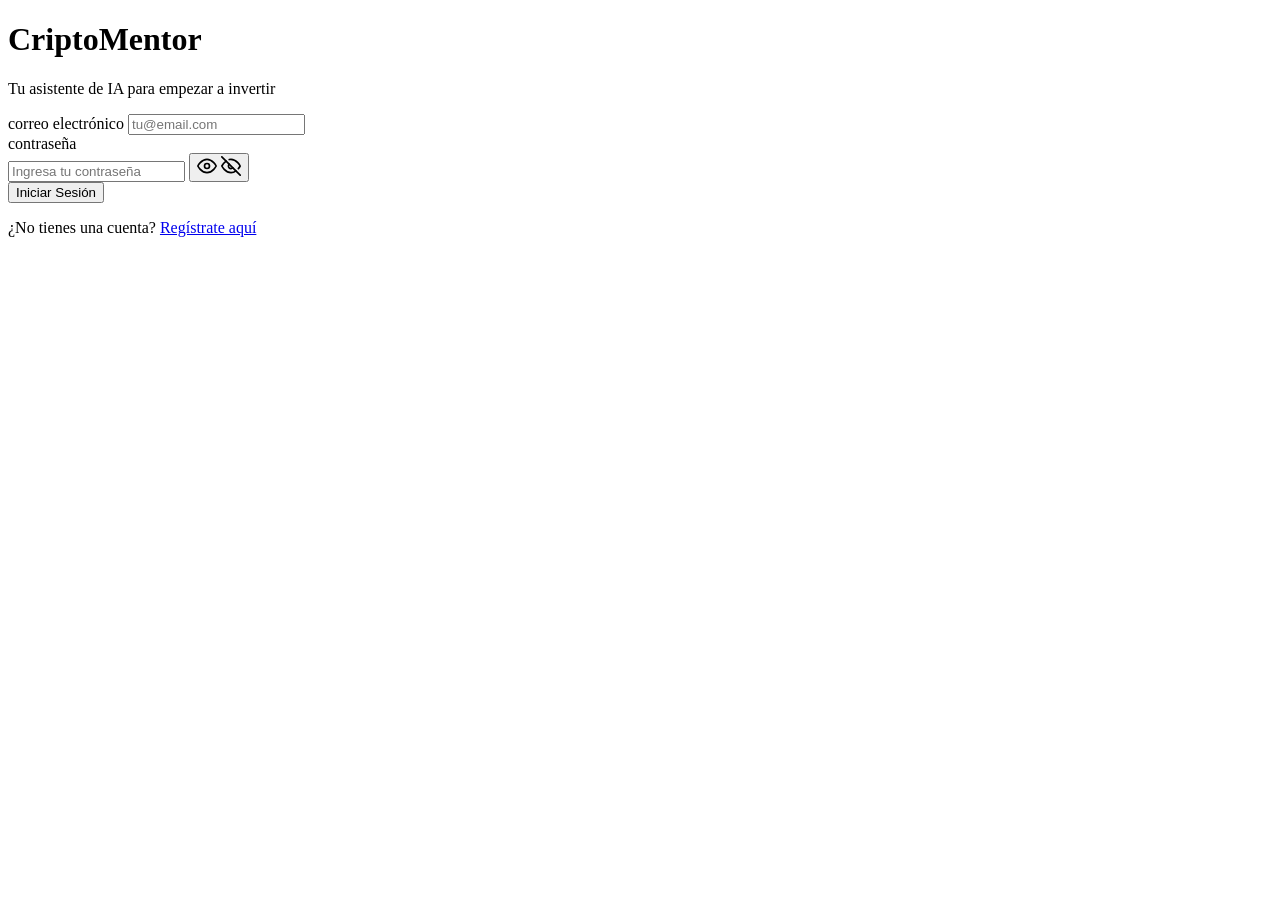
==== pages/index.html @ 1cca2074 "Inex.css" ====
<!DOCTYPE html>
<html lang="en">
<head>
    <meta charset="UTF-8">
    <meta name="viewport" content="width=device-width, initial-scale=1.0">
    <title>CriptoMentor - Iniciar Sesion</title>
</head>
<body>

</body>
</html>
<main class="login-container">
    <div class="login-header">
        <h1 class="login-logo">CriptoMentor</h1>
        <p class="login-subtitle">Tu asistente de IA para empezar a invertir</p>
    </div>
<form class="login-form" id="loginform">
    <div class="form-group">
        <label for="email">correo electrónico</label>
        <input type="email" id="email" name="email" placeholder="tu@email.com" autocomplete="email" required>
    </div>
    <div class="form-group">
        <label for="password">contraseña</label>
        <div class="password-wrapper">
            <input type="password" id="password" name="password" placeholder="Ingresa tu contraseña" autocomplete="current-password" required>
            <button type="button" class="toggle-password" id="togglePassword" aria-label="Mostrar contraseña">
                <svg class="icon-eye" id="iconEye" xmlns="http://www.w3.org/2000/svg" width="20" height="20" viewBox="0 0 24 24" fill="none" stroke="currentColor" stroke-width="2" stroke-linecap="round" stroke-linejoin="round">
                    <path d="M1 12s4-8 11-8 11 8 11 8-4 8-11 8-11-8-11-8z"></path>
                    <circle cx="12" cy="12" r="3"></circle>
                </svg>
                <svg class="icon-eye-off" id="iconEyeOff" xmlns="http://www.w3.org/2000/svg" width="20" height="20" viewBox="0 0 24 24" fill="none" stroke="currentColor" stroke-width="2" stroke-linecap="round" stroke-linejoin="round" hidden>
                    <path d="M17.94 17.94A10.07 10.07 0 0 1 12 20c-7 0-11-8-11-8a18.45 18.45 0 0 1 5.06-5.94M9.9 4.24A9.12 9.12 0 0 1 12 4c7 0 11 8 11 8a18.5 18.5 0 0 1-2.16 3.19m-6.72-1.07a3 3 0 1 1-4.24-4.24"></path>
                    <line x1="1" y1="1" x2="23" y2="23"></line>
                </svg>
             </button>
        </div>
      </div>
      <button type="submit" class="btn-login">Iniciar Sesión</button>
      <p class="register-text">
        ¿No tienes una cuenta? <a href="register.html">Regístrate aquí</a>
      </p>
    </form>
</main>
<script>
    const togglePassword = document.getElementById('togglePassword');
    const passwordInput = document.getElementById('password');
    const iconEye = document.getElementById('iconEye');
    const iconEyeOff = document.getElementById('iconEyeOff');

    togglePassword.addEventListener('click', () => {
      const ishidden = passwordInput.getattribute('type') === 'password';
      passwordInput.setAttribute('type', ishidden ? 'text' : 'password');
      iconEye.hidden = !ishidden;
      iconEyeOff.hidden = !ishidden;
      togglePassword.setAttribute('aria-label', ishidden ? 'Ocultar contraseña' : 'Mostrar contraseña');
    });
</script>
</body>
</html>
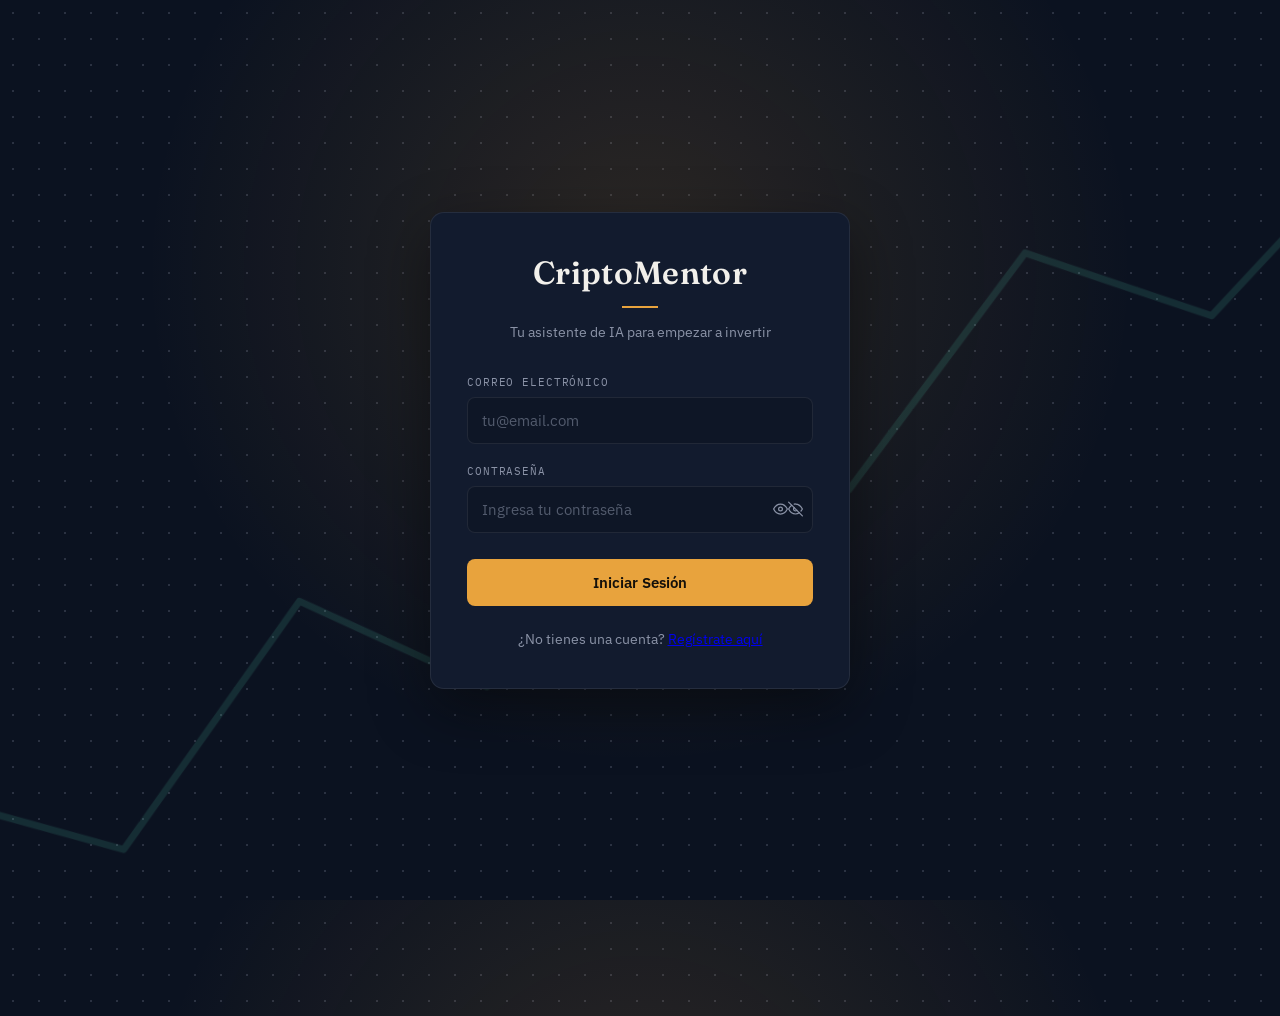
==== commit 32867e9b: "Corrección de código" ====
--- a/pages/index.html
+++ b/pages/index.html
@@ -1,6 +1,7 @@
 <!DOCTYPE html>
 <html lang="en">
 <head>
+    <link rel="stylesheet" href="../index.css">
     <meta charset="UTF-8">
     <meta name="viewport" content="width=device-width, initial-scale=1.0">
     <title>CriptoMentor - Iniciar Sesion</title>
--- a/index.css
+++ b/index.css
@@ -0,0 +1,257 @@
+@import url('https://fonts.googleapis.com/css2?family=Fraunces:opsz,wght@9..144,400..700&family=IBM+Plex+Sans:wght@400;500;600&family=IBM+Plex+Mono:wght@400;500&display=swap');
+
+:root {
+    --color-bg: #0B1220;
+  --color-card: #121B2E;
+  --color-input: #0E1626;
+  --color-accent: #E8A33D;
+  --color-accent-soft: rgba(232, 163, 61, 0.15);
+  --color-line: #4FD1AE;
+  --color-text: #F2F0EB;
+  --color-text-muted: #8B93A7;
+  --color-border: rgba(255, 255, 255, 0.08);
+
+  --font-display: 'Fraunces', serif;
+  --font-body: 'IBM plex sans' , sans-serif;
+  --font-mono: 'IBM plex mono' , monospace;
+
+}
+
+*{
+    box-sizing: border-box;
+    margin: 0;
+    padding: 0;
+}
+html, body{
+    height: 100%;
+}
+body{
+  justify-content: center;
+    position: relative;
+    overflow: hidden;
+    min-height: 100vh;
+    display: flex;
+    align-items: center;
+    margin: 0;
+    background-color: var(--color-bg);
+    background-image:
+    radial-gradient(circle at 50% 30%, var(--color-accent-soft), transparent 55%),
+    radial-gradient(rgba(139, 147, 167, 0.25) 1px, transparent 1.5px);
+  background-size: auto, 26px 26px;
+  font-family: var(--font-body);
+  color: var(--color-text);
+}
+
+body::before {
+    content: "";
+    position: absolute;
+    inset: -10%;
+    z-index: 0;
+    background-image: url("data:image/svg+xml,%3Csvg xmlns='http://www.w3.org/2000/svg' viewBox='0 0 800 400'%3E%3Cpolyline points='0,380 90,330 170,355 250,250 330,290 410,170 490,210 570,110 650,140 760,30' fill='none' stroke='%234FD1AE' stroke-width='3' stroke-linecap='round' stroke-linejoin='round'/%3E%3C/svg%3E");
+background-repeat: no-repeat;
+  background-position: center 65%;
+  background-size: 120% auto;
+  opacity: 0.14;
+  transform: rotate(-2deg);
+  animation: lineIn 1.4s ease-out both;
+}
+
+
+
+
+
+
+.login-container {
+    position: relative;
+    z-index: 1;
+    width: 100%;
+    max-width: 420px;
+    background-color: var(--color-card);
+    border: 1px solid var(--color-border);
+    border-radius: 14px;
+    padding: 40px 36px;
+    box-shadow: 0 20px 60px rgba(0, 0, 0, 0.45);
+    animation: cardIn 0.6s ease-out both;
+
+}
+
+
+
+
+
+
+
+.login-header {
+    text-align: center;
+    margin-bottom: 32px;
+
+}
+.login-logo {
+  font-family: var(--font-display);
+  font-weight: 600;
+  font-size: 32px;
+  letter-spacing: 0.01em;
+  color: var(--color-text);
+}
+.login-logo::after {
+  content: "";
+  display: block;
+  width: 36px;
+  height: 2px;
+  margin: 14px auto 0;
+  background: var(--color-accent);
+}
+.login-subtitle {
+  margin-top: 14px;
+  font-size: 14px;
+  color: var(--color-text-muted);
+  line-height: 1.5;
+}
+
+.login-form {
+  display: flex;
+  flex-direction: column;
+  gap: 20px;
+}
+.form-group {
+  display: flex;
+  flex-direction: column;
+  gap: 8px;
+}
+.form-group label {
+  font-family: var(--font-mono);
+  font-size: 11px;
+  letter-spacing: 0.08em;
+  text-transform: uppercase;
+  color: var(--color-text-muted);
+}
+.form-group input {
+  width: 100%;
+  padding: 13px 14px;
+  background-color: var(--color-input);
+  border: 1px solid var(--color-border);
+  border-radius: 8px;
+  color: var(--color-text);
+  font-family: var(--font-body);
+  font-size: 15px;
+  transition: border-color 0.15s ease, box-shadow 0.15s ease;
+}
+.form-group input::placeholder {
+  color: rgba(139, 147, 167, 0.55);
+}
+.form-group input:focus {
+  outline: none;
+  border-color: var(--color-accent);
+  box-shadow: 0 0 0 3px var(--color-accent-soft);
+}
+
+
+.password-wrapper {
+position: relative;
+}
+.password-wrapper input {
+  padding-right: 44px;
+}
+.toggle-password {
+  position: absolute;
+  top: 50%;
+  right: 10px;
+  transform: translateY(-50%);
+  display: flex;
+   align-items: center;
+  justify-content: center;
+  width: 30px;
+  height: 30px;
+  background: none;
+  border: none;
+  border-radius: 6px;
+  color: var(--color-text-muted);
+  cursor: pointer;
+  transition: color 0.15s ease, background-color 0.15s ease;
+}
+
+.toggle-password:hover {
+  color: var(--color-accent);
+  background-color: rgba(255, 255, 255, 0.04);
+}
+  .toggle-password:focus-visible {
+  outline: 2px solid var(--color-accent);
+  outline-offset: 2px;
+}
+
+
+
+
+
+.btn-login {
+  margin-top: 6px;
+  padding: 14px;
+  background-color: var(--color-accent);
+  border: none;
+  border-radius: 8px;
+  color: #14100A;
+  font-family: var(--font-body);
+  font-weight: 600;
+  font-size: 15px;
+  cursor: pointer;
+  transition: transform 0.15s ease, background-color 0.15s ease;
+}
+.btn-login:hover {
+  background-color: #F0B75B;
+}
+
+.btn-login:active {
+  transform: scale(0.98);
+}
+
+.btn-login:focus-visible {
+  outline: 2px solid var(--color-text);
+  outline-offset: 2px;
+}
+.register-text {
+  margin-top: 4px;
+  text-align: center;
+  font-size: 13.5px;
+  color: var(--color-text-muted);
+}
+
+.register-link {
+  color: var(--color-line);
+  text-decoration: none;
+  font-weight: 500;
+}
+
+.register-link:hover {
+  text-decoration: underline;
+}
+
+.register-link:focus-visible {
+  outline: 2px solid var(--color-line);
+  outline-offset: 2px;
+  border-radius: 2px;
+}
+@keyframes cardIn {
+  from { opacity: 0; transform: translateY(14px); }
+  to { opacity: 1; transform: translateY(0); }
+}
+
+@keyframes lineIn {
+  from { opacity: 0; transform: rotate(-2deg) translateY(10px); }
+  to { opacity: 0.14; transform: rotate(-2deg) translateY(0); }
+}
+
+@media (prefers-reduced-motion: reduce) {
+  *, *::before, *::after {
+    animation: none !important;
+    transition: none !important;
+  }
+}
+@media(max-width: 480px) {
+  .login-container {
+    padding: 32px 24px;
+  }
+
+  .login-logo {
+    font-size: 28px;
+  }
+  }
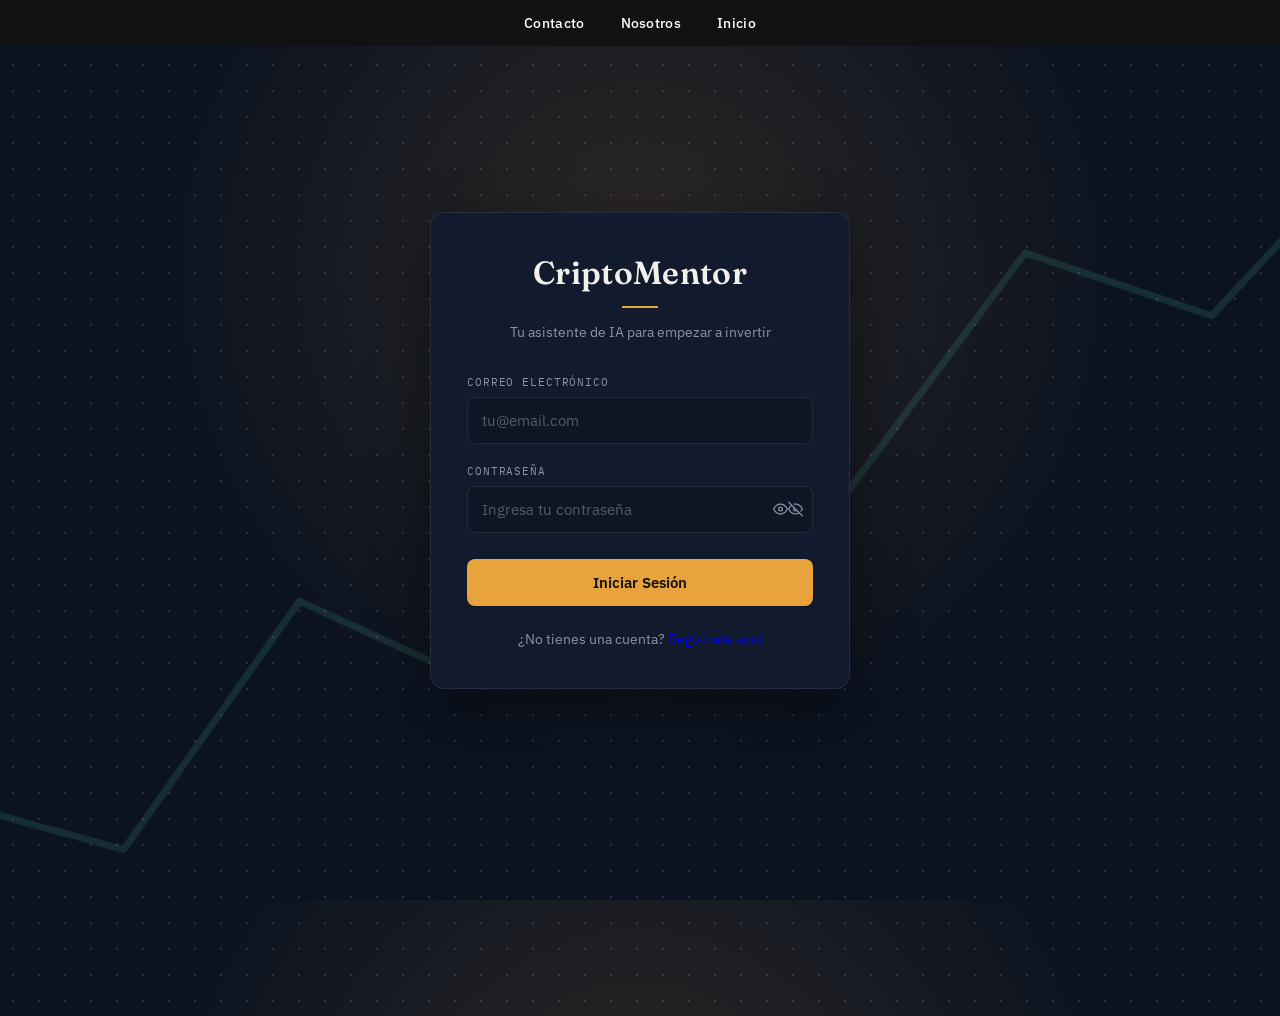
==== commit a37849bf: "Inicio.html (Solo lo visual)" ====
--- a/pages/index.html
+++ b/pages/index.html
@@ -1,60 +1,115 @@
 <!DOCTYPE html>
-<html lang="en">
+<html lang="es">
 <head>
     <link rel="stylesheet" href="../index.css">
     <meta charset="UTF-8">
     <meta name="viewport" content="width=device-width, initial-scale=1.0">
-    <title>CriptoMentor - Iniciar Sesion</title>
+    <title>CriptoMentor - Iniciar Sesión</title>
+    <style>
+        .top-links-bar {
+            position: fixed;
+            top: 0;
+            left: 0;
+            width: 100%;
+            background-color: #121212;
+            padding: 14px 0;
+            z-index: 1000;
+        }
+
+        .top-links-container {
+            display: flex;
+            justify-content: center;
+            gap: 36px;
+            padding: 0 20px;
+        }
+
+        .top-link {
+            color: #ffffff;
+            text-decoration: none;
+            font-size: 14px;
+            font-weight: 500;
+            letter-spacing: 0.3px;
+            transition: opacity 0.2s ease;
+        }
+
+        .top-link:hover {
+            opacity: 0.65;
+            text-decoration: underline;
+        }
+
+        .top-link:focus-visible {
+            outline: 2px solid #ffffff;
+            outline-offset: 3px;
+            border-radius: 2px;
+        }
+
+        @media (max-width: 480px) {
+            .top-links-container {
+                gap: 20px;
+            }
+            .top-link {
+                font-size: 13px;
+            }
+        }
+    </style>
 </head>
 <body>
 
+    <nav class="top-links-bar">
+        <div class="top-links-container">
+            <a href="contacto.html" class="top-link">Contacto</a>
+            <a href="nosotros.html" class="top-link">Nosotros</a>
+            <a href="Inicio.html" class="top-link">Inicio</a>
+        </div>
+    </nav>
+
+    <main class="login-container">
+        <div class="login-header">
+            <h1 class="login-logo">CriptoMentor</h1>
+            <p class="login-subtitle">Tu asistente de IA para empezar a invertir</p>
+        </div>
+        <form class="login-form" id="loginform">
+            <div class="form-group">
+                <label for="email">correo electrónico</label>
+                <input type="email" id="email" name="email" placeholder="tu@email.com" autocomplete="email" required>
+            </div>
+            <div class="form-group">
+                <label for="password">contraseña</label>
+                <div class="password-wrapper">
+                    <input type="password" id="password" name="password" placeholder="Ingresa tu contraseña" autocomplete="current-password" required>
+                    <button type="button" class="toggle-password" id="togglePassword" aria-label="Mostrar contraseña">
+                        <svg class="icon-eye" id="iconEye" xmlns="http://www.w3.org/2000/svg" width="20" height="20" viewBox="0 0 24 24" fill="none" stroke="currentColor" stroke-width="2" stroke-linecap="round" stroke-linejoin="round">
+                            <path d="M1 12s4-8 11-8 11 8 11 8-4 8-11 8-11-8-11-8z"></path>
+                            <circle cx="12" cy="12" r="3"></circle>
+                        </svg>
+                        <svg class="icon-eye-off" id="iconEyeOff" xmlns="http://www.w3.org/2000/svg" width="20" height="20" viewBox="0 0 24 24" fill="none" stroke="currentColor" stroke-width="2" stroke-linecap="round" stroke-linejoin="round" hidden>
+                            <path d="M17.94 17.94A10.07 10.07 0 0 1 12 20c-7 0-11-8-11-8a18.45 18.45 0 0 1 5.06-5.94M9.9 4.24A9.12 9.12 0 0 1 12 4c7 0 11 8 11 8a18.5 18.5 0 0 1-2.16 3.19m-6.72-1.07a3 3 0 1 1-4.24-4.24"></path>
+                            <line x1="1" y1="1" x2="23" y2="23"></line>
+                        </svg>
+                    </button>
+                </div>
+            </div>
+            <button type="submit" class="btn-login">Iniciar Sesión</button>
+            <p class="register-text">
+                ¿No tienes una cuenta? <a href="register.html">Regístrate aquí</a>
+            </p>
+        </form>
+    </main>
+
+    <script>
+        const togglePassword = document.getElementById('togglePassword');
+        const passwordInput = document.getElementById('password');
+        const iconEye = document.getElementById('iconEye');
+        const iconEyeOff = document.getElementById('iconEyeOff');
+
+        togglePassword.addEventListener('click', () => {
+            const isHidden = passwordInput.getAttribute('type') === 'password';
+            passwordInput.setAttribute('type', isHidden ? 'text' : 'password');
+            iconEye.hidden = isHidden;
+            iconEyeOff.hidden = !isHidden;
+            togglePassword.setAttribute('aria-label', isHidden ? 'Ocultar contraseña' : 'Mostrar contraseña');
+        });
+    </script>
+
 </body>
 </html>
-<main class="login-container">
-    <div class="login-header">
-        <h1 class="login-logo">CriptoMentor</h1>
-        <p class="login-subtitle">Tu asistente de IA para empezar a invertir</p>
-    </div>
-<form class="login-form" id="loginform">
-    <div class="form-group">
-        <label for="email">correo electrónico</label>
-        <input type="email" id="email" name="email" placeholder="tu@email.com" autocomplete="email" required>
-    </div>
-    <div class="form-group">
-        <label for="password">contraseña</label>
-        <div class="password-wrapper">
-            <input type="password" id="password" name="password" placeholder="Ingresa tu contraseña" autocomplete="current-password" required>
-            <button type="button" class="toggle-password" id="togglePassword" aria-label="Mostrar contraseña">
-                <svg class="icon-eye" id="iconEye" xmlns="http://www.w3.org/2000/svg" width="20" height="20" viewBox="0 0 24 24" fill="none" stroke="currentColor" stroke-width="2" stroke-linecap="round" stroke-linejoin="round">
-                    <path d="M1 12s4-8 11-8 11 8 11 8-4 8-11 8-11-8-11-8z"></path>
-                    <circle cx="12" cy="12" r="3"></circle>
-                </svg>
-                <svg class="icon-eye-off" id="iconEyeOff" xmlns="http://www.w3.org/2000/svg" width="20" height="20" viewBox="0 0 24 24" fill="none" stroke="currentColor" stroke-width="2" stroke-linecap="round" stroke-linejoin="round" hidden>
-                    <path d="M17.94 17.94A10.07 10.07 0 0 1 12 20c-7 0-11-8-11-8a18.45 18.45 0 0 1 5.06-5.94M9.9 4.24A9.12 9.12 0 0 1 12 4c7 0 11 8 11 8a18.5 18.5 0 0 1-2.16 3.19m-6.72-1.07a3 3 0 1 1-4.24-4.24"></path>
-                    <line x1="1" y1="1" x2="23" y2="23"></line>
-                </svg>
-             </button>
-        </div>
-      </div>
-      <button type="submit" class="btn-login">Iniciar Sesión</button>
-      <p class="register-text">
-        ¿No tienes una cuenta? <a href="register.html">Regístrate aquí</a>
-      </p>
-    </form>
-</main>
-<script>
-    const togglePassword = document.getElementById('togglePassword');
-    const passwordInput = document.getElementById('password');
-    const iconEye = document.getElementById('iconEye');
-    const iconEyeOff = document.getElementById('iconEyeOff');
-
-    togglePassword.addEventListener('click', () => {
-      const ishidden = passwordInput.getattribute('type') === 'password';
-      passwordInput.setAttribute('type', ishidden ? 'text' : 'password');
-      iconEye.hidden = !ishidden;
-      iconEyeOff.hidden = !ishidden;
-      togglePassword.setAttribute('aria-label', ishidden ? 'Ocultar contraseña' : 'Mostrar contraseña');
-    });
-</script>
-</body>
-</html>
--- a/index.css
+++ b/index.css
@@ -1,7 +1,7 @@
 @import url('https://fonts.googleapis.com/css2?family=Fraunces:opsz,wght@9..144,400..700&family=IBM+Plex+Sans:wght@400;500;600&family=IBM+Plex+Mono:wght@400;500&display=swap');
 
 :root {
-    --color-bg: #0B1220;
+  --color-bg: #0B1220;
   --color-card: #121B2E;
   --color-input: #0E1626;
   --color-accent: #E8A33D;
@@ -10,31 +10,32 @@
   --color-text: #F2F0EB;
   --color-text-muted: #8B93A7;
   --color-border: rgba(255, 255, 255, 0.08);
-
   --font-display: 'Fraunces', serif;
-  --font-body: 'IBM plex sans' , sans-serif;
-  --font-mono: 'IBM plex mono' , monospace;
-
-}
-
-*{
-    box-sizing: border-box;
-    margin: 0;
-    padding: 0;
-}
-html, body{
-    height: 100%;
-}
-body{
+  --font-body: 'IBM Plex Sans', sans-serif;
+  --font-mono: 'IBM Plex Mono', monospace;
+}
+
+* {
+  box-sizing: border-box;
+  margin: 0;
+  padding: 0;
+}
+
+html,
+body {
+  height: 100%;
+}
+
+body {
   justify-content: center;
-    position: relative;
-    overflow: hidden;
-    min-height: 100vh;
-    display: flex;
-    align-items: center;
-    margin: 0;
-    background-color: var(--color-bg);
-    background-image:
+  position: relative;
+  overflow: hidden;
+  min-height: 100vh;
+  display: flex;
+  align-items: center;
+  margin: 0;
+  background-color: var(--color-bg);
+  background-image:
     radial-gradient(circle at 50% 30%, var(--color-accent-soft), transparent 55%),
     radial-gradient(rgba(139, 147, 167, 0.25) 1px, transparent 1.5px);
   background-size: auto, 26px 26px;
@@ -43,12 +44,12 @@
 }
 
 body::before {
-    content: "";
-    position: absolute;
-    inset: -10%;
-    z-index: 0;
-    background-image: url("data:image/svg+xml,%3Csvg xmlns='http://www.w3.org/2000/svg' viewBox='0 0 800 400'%3E%3Cpolyline points='0,380 90,330 170,355 250,250 330,290 410,170 490,210 570,110 650,140 760,30' fill='none' stroke='%234FD1AE' stroke-width='3' stroke-linecap='round' stroke-linejoin='round'/%3E%3C/svg%3E");
-background-repeat: no-repeat;
+  content: "";
+  position: absolute;
+  inset: -10%;
+  z-index: 0;
+  background-image: url("data:image/svg+xml,%3Csvg xmlns='http://www.w3.org/2000/svg' viewBox='0 0 800 400'%3E%3Cpolyline points='0,380 90,330 170,355 250,250 330,290 410,170 490,210 570,110 650,140 760,30' fill='none' stroke='%234FD1AE' stroke-width='3' stroke-linecap='round' stroke-linejoin='round'/%3E%3C/svg%3E");
+  background-repeat: no-repeat;
   background-position: center 65%;
   background-size: 120% auto;
   opacity: 0.14;
@@ -56,36 +57,36 @@
   animation: lineIn 1.4s ease-out both;
 }
 
-
-
-
-
+nav a {
+  color: var(--color-accent);
+  text-decoration: none;
+  font-family: var(--font-body);
+  font-weight: 600;
+  transition: color 0.15s ease;
+}
+
+nav a:hover {
+  color: #F0B75B;
+}
 
 .login-container {
-    position: relative;
-    z-index: 1;
-    width: 100%;
-    max-width: 420px;
-    background-color: var(--color-card);
-    border: 1px solid var(--color-border);
-    border-radius: 14px;
-    padding: 40px 36px;
-    box-shadow: 0 20px 60px rgba(0, 0, 0, 0.45);
-    animation: cardIn 0.6s ease-out both;
-
-}
-
-
-
-
-
-
+  position: relative;
+  z-index: 1;
+  width: 100%;
+  max-width: 420px;
+  background-color: var(--color-card);
+  border: 1px solid var(--color-border);
+  border-radius: 14px;
+  padding: 40px 36px;
+  box-shadow: 0 20px 60px rgba(0, 0, 0, 0.45);
+  animation: cardIn 0.6s ease-out both;
+}
 
 .login-header {
-    text-align: center;
-    margin-bottom: 32px;
-
-}
+  text-align: center;
+  margin-bottom: 32px;
+}
+
 .login-logo {
   font-family: var(--font-display);
   font-weight: 600;
@@ -93,6 +94,7 @@
   letter-spacing: 0.01em;
   color: var(--color-text);
 }
+
 .login-logo::after {
   content: "";
   display: block;
@@ -101,6 +103,7 @@
   margin: 14px auto 0;
   background: var(--color-accent);
 }
+
 .login-subtitle {
   margin-top: 14px;
   font-size: 14px;
@@ -113,11 +116,13 @@
   flex-direction: column;
   gap: 20px;
 }
+
 .form-group {
   display: flex;
   flex-direction: column;
   gap: 8px;
 }
+
 .form-group label {
   font-family: var(--font-mono);
   font-size: 11px;
@@ -125,6 +130,7 @@
   text-transform: uppercase;
   color: var(--color-text-muted);
 }
+
 .form-group input {
   width: 100%;
   padding: 13px 14px;
@@ -136,29 +142,32 @@
   font-size: 15px;
   transition: border-color 0.15s ease, box-shadow 0.15s ease;
 }
+
 .form-group input::placeholder {
   color: rgba(139, 147, 167, 0.55);
 }
+
 .form-group input:focus {
   outline: none;
   border-color: var(--color-accent);
   box-shadow: 0 0 0 3px var(--color-accent-soft);
 }
 
-
 .password-wrapper {
-position: relative;
-}
+  position: relative;
+}
+
 .password-wrapper input {
   padding-right: 44px;
 }
+
 .toggle-password {
   position: absolute;
   top: 50%;
   right: 10px;
   transform: translateY(-50%);
   display: flex;
-   align-items: center;
+  align-items: center;
   justify-content: center;
   width: 30px;
   height: 30px;
@@ -174,14 +183,11 @@
   color: var(--color-accent);
   background-color: rgba(255, 255, 255, 0.04);
 }
-  .toggle-password:focus-visible {
+
+.toggle-password:focus-visible {
   outline: 2px solid var(--color-accent);
   outline-offset: 2px;
 }
-
-
-
-
 
 .btn-login {
   margin-top: 6px;
@@ -196,6 +202,7 @@
   cursor: pointer;
   transition: transform 0.15s ease, background-color 0.15s ease;
 }
+
 .btn-login:hover {
   background-color: #F0B75B;
 }
@@ -208,6 +215,7 @@
   outline: 2px solid var(--color-text);
   outline-offset: 2px;
 }
+
 .register-text {
   margin-top: 4px;
   text-align: center;
@@ -216,37 +224,56 @@
 }
 
 .register-link {
-  color: var(--color-line);
+  color: var(--color-accent);
   text-decoration: none;
   font-weight: 500;
 }
 
 .register-link:hover {
+  color: #F0B75B;
   text-decoration: underline;
 }
 
 .register-link:focus-visible {
-  outline: 2px solid var(--color-line);
+  outline: 2px solid var(--color-accent);
   outline-offset: 2px;
   border-radius: 2px;
 }
+
 @keyframes cardIn {
-  from { opacity: 0; transform: translateY(14px); }
-  to { opacity: 1; transform: translateY(0); }
+  from {
+    opacity: 0;
+    transform: translateY(14px);
+  }
+
+  to {
+    opacity: 1;
+    transform: translateY(0);
+  }
 }
 
 @keyframes lineIn {
-  from { opacity: 0; transform: rotate(-2deg) translateY(10px); }
-  to { opacity: 0.14; transform: rotate(-2deg) translateY(0); }
+  from {
+    opacity: 0;
+    transform: rotate(-2deg) translateY(10px);
+  }
+
+  to {
+    opacity: 0.14;
+    transform: rotate(-2deg) translateY(0);
+  }
 }
 
 @media (prefers-reduced-motion: reduce) {
-  *, *::before, *::after {
+  *,
+  *::before,
+  *::after {
     animation: none !important;
     transition: none !important;
   }
 }
-@media(max-width: 480px) {
+
+@media (max-width: 480px) {
   .login-container {
     padding: 32px 24px;
   }
@@ -254,4 +281,4 @@
   .login-logo {
     font-size: 28px;
   }
-  }+}
